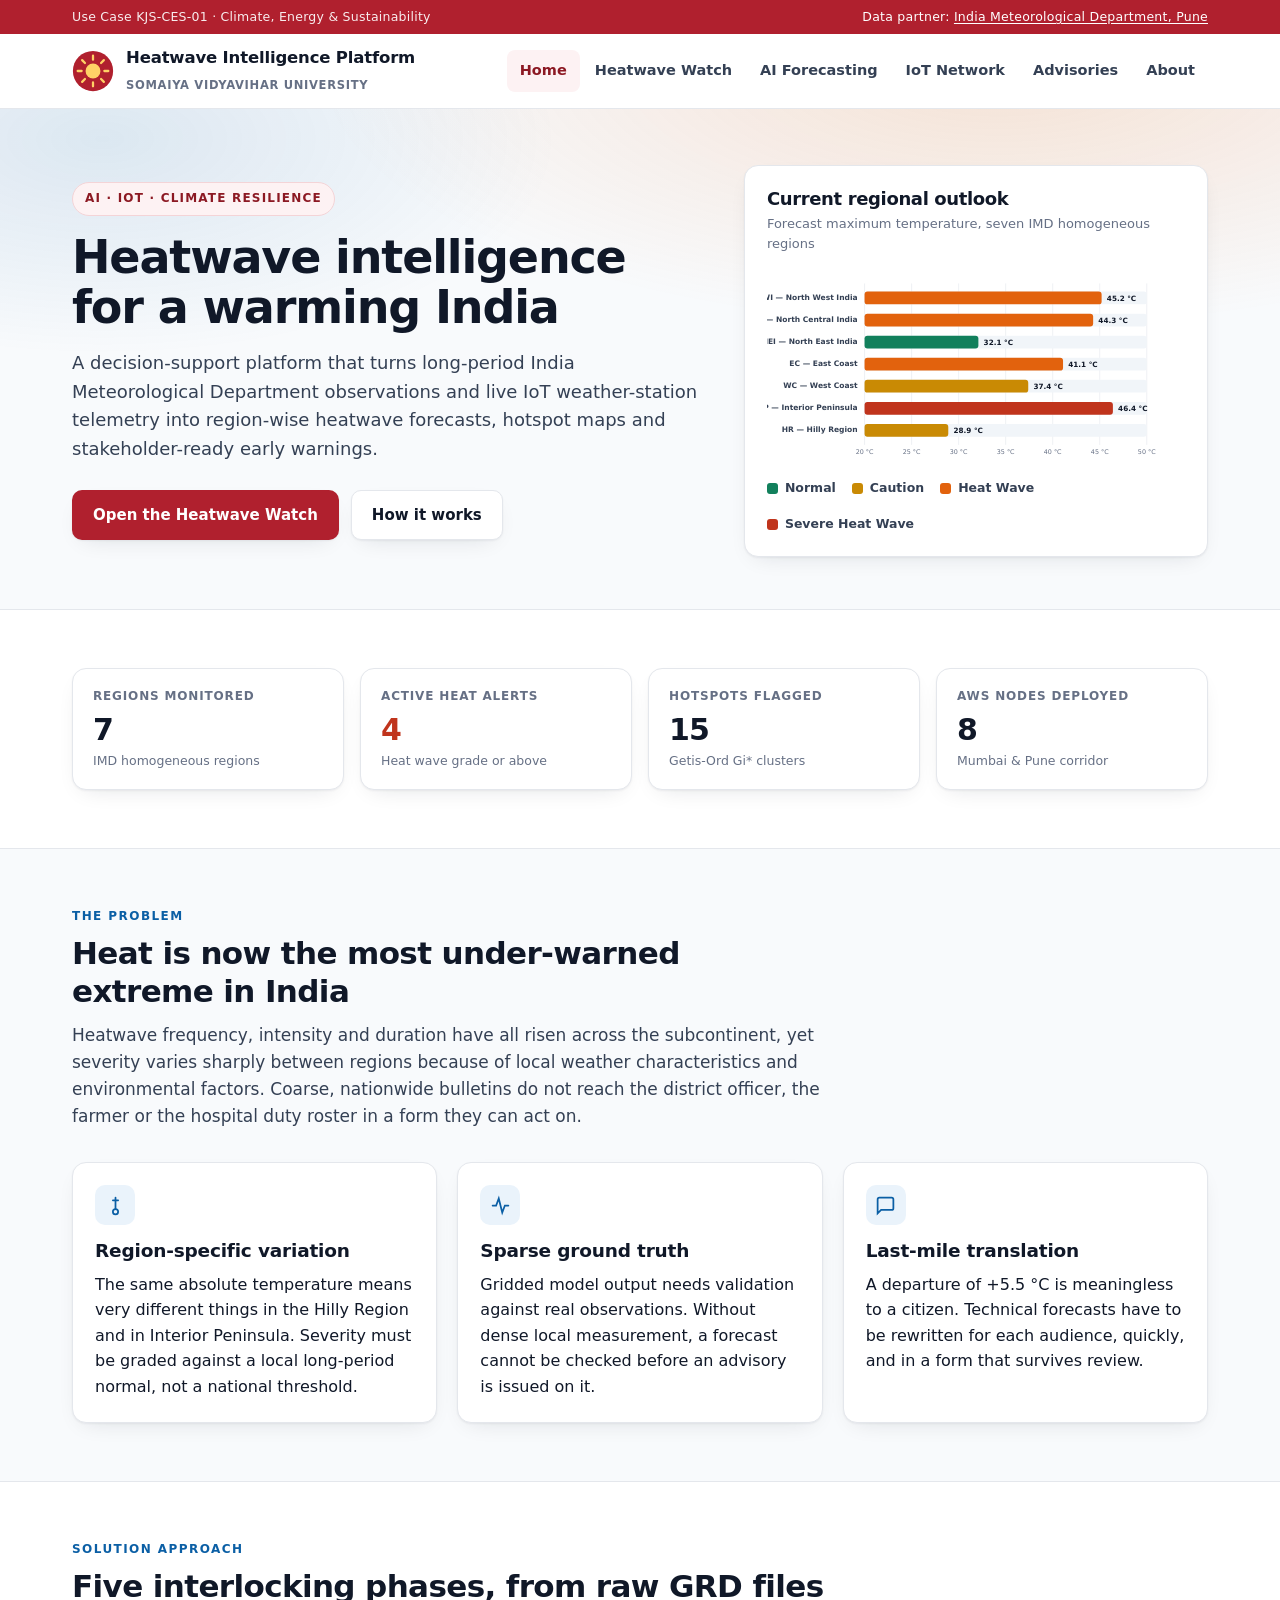
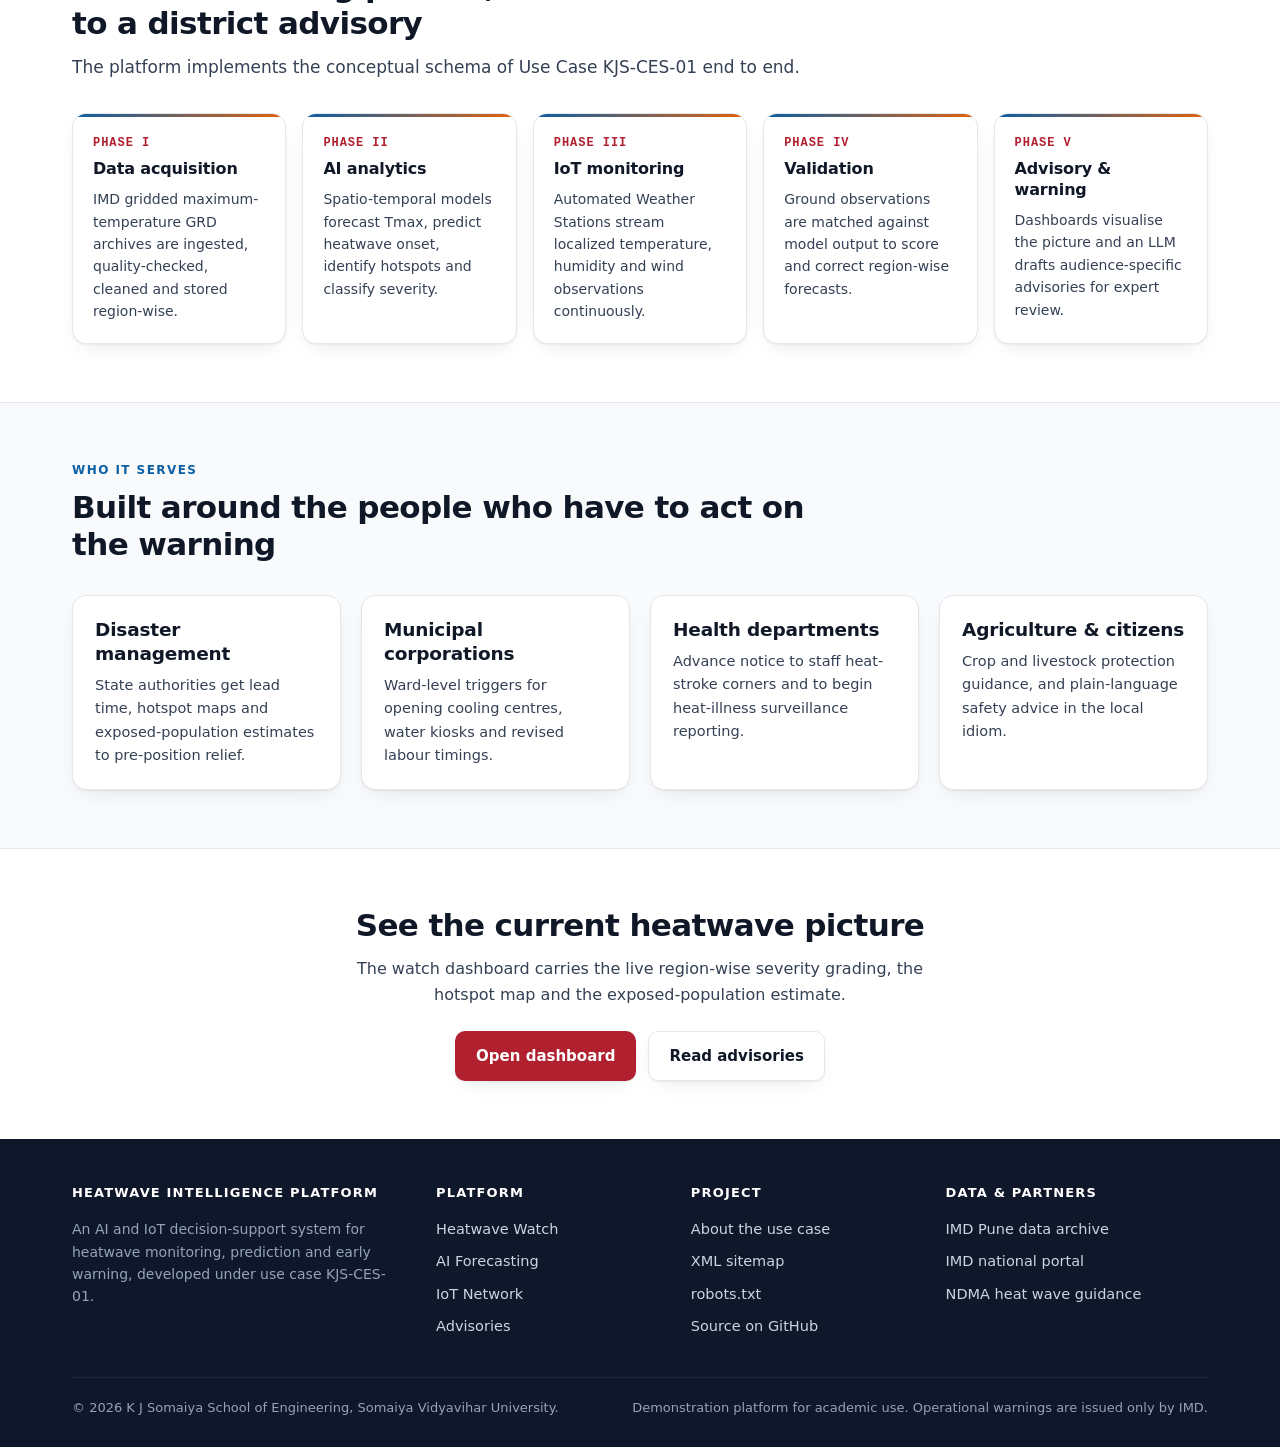
==== index.html @ c3e9d453 "Build Heatwave Intelligence Platform for use case KJS-CES-01 Six linked pages implementing the five-" ====
<!DOCTYPE html>
<html lang="en-IN">
<head>
<meta charset="utf-8">
<meta name="viewport" content="width=device-width, initial-scale=1">

<!-- ===== On-page SEO: title, description, keywords, robots, canonical ===== -->
<title>Heatwave Intelligence Platform | AI Heatwave Prediction and Early Warning for India</title>
<meta name="description" content="AI-driven heatwave monitoring, prediction and early warning platform for India, combining IMD meteorological data with IoT automated weather stations.">
<meta name="keywords" content="heatwave prediction, heatwave early warning system, AI climate intelligence, IMD temperature data, IoT automated weather station, heat wave India, extreme heat monitoring">
<meta name="robots" content="index, follow">
<meta name="author" content="Jivitesh Kumar, Department of Information Technology, KJSSE">
<link rel="canonical" href="https://jiviteshkumar.github.io/climate_/index.html">

<!-- ===== Social / Open Graph ===== -->
<meta property="og:type" content="website">
<meta property="og:site_name" content="Heatwave Intelligence Platform">
<meta property="og:title" content="Heatwave Intelligence Platform | AI Heatwave Early Warning for India">
<meta property="og:description" content="Region-wise heatwave forecasting, IoT weather monitoring and LLM-assisted advisories built on IMD meteorological observations.">
<meta property="og:url" content="https://jiviteshkumar.github.io/climate_/index.html">
<meta property="og:image" content="https://jiviteshkumar.github.io/climate_/assets/img/og-cover.svg">
<meta name="twitter:card" content="summary_large_image">

<link rel="icon" href="assets/img/favicon.svg" type="image/svg+xml">
<link rel="sitemap" type="application/xml" href="sitemap.xml">
<link rel="stylesheet" href="assets/css/style.css">

<!-- ===== Google Analytics 4 (Experiment 2) =====
     Replace G-XXXXXXXXXX with the Measurement ID of your GA4 data stream. -->
<script async src="https://www.googletagmanager.com/gtag/js?id=G-XXXXXXXXXX"></script>
<script>
  window.dataLayer = window.dataLayer || [];
  function gtag(){dataLayer.push(arguments);}
  gtag('js', new Date());
  gtag('config', 'G-XXXXXXXXXX');
</script>

<script type="application/ld+json">
{
  "@context":"https://schema.org",
  "@type":"WebSite",
  "name":"Heatwave Intelligence Platform",
  "url":"https://jiviteshkumar.github.io/climate_/",
  "description":"AI-driven heatwave monitoring, prediction and early warning platform for India.",
  "publisher":{"@type":"CollegeOrUniversity","name":"Somaiya Vidyavihar University"}
}
</script>
</head>
<body>
<a class="skip" href="#main">Skip to main content</a>

<div class="topbar"><div class="wrap">
  <span class="tag">Use Case KJS-CES-01 &middot; Climate, Energy &amp; Sustainability</span>
  <span>Data partner: <a href="https://imdpune.gov.in/lrfindex.php" title="IMD Pune long range forecasting data repository" rel="noopener" target="_blank">India Meteorological Department, Pune</a></span>
</div></div>

<header class="masthead"><div class="wrap">
  <a class="brand" href="index.html" title="Heatwave Intelligence Platform home page">
    <svg class="mark" viewBox="0 0 48 48" role="img" aria-label="Heatwave Intelligence Platform logo">
      <circle cx="24" cy="24" r="23" fill="#b0202e"></circle>
      <circle cx="24" cy="24" r="8.5" fill="#ffd166"></circle>
      <g stroke="#ffd166" stroke-width="2.6" stroke-linecap="round">
        <path d="M24 6.5v4.5M24 37v4.5M6.5 24h4.5M37 24h4.5M11.6 11.6l3.2 3.2M33.2 33.2l3.2 3.2M36.4 11.6l-3.2 3.2M14.8 33.2l-3.2 3.2"></path>
      </g>
    </svg>
    <span>
      <span class="name">Heatwave Intelligence Platform</span><br>
      <span class="sub">Somaiya Vidyavihar University</span>
    </span>
  </a>
  <nav class="nav" aria-label="Primary navigation">
    <a href="index.html" title="Project overview and current heat outlook">Home</a>
    <a href="dashboard.html" title="Live region-wise heatwave watch dashboard">Heatwave Watch</a>
    <a href="forecast.html" title="AI-driven maximum temperature forecasting models">AI Forecasting</a>
    <a href="monitoring.html" title="IoT automated weather station network status">IoT Network</a>
    <a href="advisories.html" title="Stakeholder-specific heatwave advisories and early warnings">Advisories</a>
    <a href="about.html" title="About the use case, methodology and team">About</a>
  </nav>
</div></header>

<main id="main">

<div class="hero"><div class="wrap">
  <div class="hero-grid">
    <div>
      <span class="eyebrow">AI &middot; IoT &middot; Climate Resilience</span>
      <h1>Heatwave intelligence for a warming India</h1>
      <p class="lede">A decision-support platform that turns long-period India Meteorological
      Department observations and live IoT weather-station telemetry into region-wise heatwave
      forecasts, hotspot maps and stakeholder-ready early warnings.</p>
      <div class="cta-row">
        <a class="btn btn-primary" href="dashboard.html" title="Open the live heatwave watch dashboard">
          Open the Heatwave Watch
        </a>
        <a class="btn btn-ghost" href="about.html" title="Read about the solution approach and methodology">
          How it works
        </a>
      </div>
    </div>
    <div class="chart-card">
      <div class="chart-head">
        <div>
          <h2 style="font-size:18px;margin:0">Current regional outlook</h2>
          <p class="hint">Forecast maximum temperature, seven IMD homogeneous regions</p>
        </div>
      </div>
      <div id="home-bars"></div>
      <div class="legend">
        <span class="key"><span class="sw" style="background:#12805c"></span>Normal</span>
        <span class="key"><span class="sw" style="background:#c98a04"></span>Caution</span>
        <span class="key"><span class="sw" style="background:#e2620d"></span>Heat Wave</span>
        <span class="key"><span class="sw" style="background:#c0341c"></span>Severe Heat Wave</span>
      </div>
    </div>
  </div>
</div></div>

<section>
  <div class="wrap">
    <div class="stats">
      <div class="stat">
        <div class="lbl">Regions monitored</div>
        <div class="val">7</div>
        <div class="foot">IMD homogeneous regions</div>
      </div>
      <div class="stat">
        <div class="lbl">Active heat alerts</div>
        <div class="val" id="alert-count" style="color:var(--severe)">4</div>
        <div class="foot">Heat wave grade or above</div>
      </div>
      <div class="stat">
        <div class="lbl">Hotspots flagged</div>
        <div class="val" id="hotspot-count">15</div>
        <div class="foot">Getis-Ord Gi* clusters</div>
      </div>
      <div class="stat">
        <div class="lbl">AWS nodes deployed</div>
        <div class="val">8</div>
        <div class="foot">Mumbai &amp; Pune corridor</div>
      </div>
    </div>
  </div>
</section>

<section class="tint">
  <div class="wrap">
    <div class="sec-head">
      <p class="kicker">The problem</p>
      <h2>Heat is now the most under-warned extreme in India</h2>
      <p>Heatwave frequency, intensity and duration have all risen across the subcontinent, yet
      severity varies sharply between regions because of local weather characteristics and
      environmental factors. Coarse, nationwide bulletins do not reach the district officer, the
      farmer or the hospital duty roster in a form they can act on.</p>
    </div>
    <div class="grid g-3">
      <article class="card">
        <div class="ico" aria-hidden="true">
          <svg viewBox="0 0 24 24" fill="none" stroke="currentColor" stroke-width="2" stroke-linecap="round"><path d="M12 3v13"></path><circle cx="12" cy="19" r="3"></circle><path d="M9 6h6"></path></svg>
        </div>
        <h3>Region-specific variation</h3>
        <p>The same absolute temperature means very different things in the Hilly Region and in
        Interior Peninsula. Severity must be graded against a local long-period normal, not a
        national threshold.</p>
      </article>
      <article class="card">
        <div class="ico" aria-hidden="true">
          <svg viewBox="0 0 24 24" fill="none" stroke="currentColor" stroke-width="2" stroke-linecap="round"><path d="M3 12h4l3-8 4 16 3-8h4"></path></svg>
        </div>
        <h3>Sparse ground truth</h3>
        <p>Gridded model output needs validation against real observations. Without dense local
        measurement, a forecast cannot be checked before an advisory is issued on it.</p>
      </article>
      <article class="card">
        <div class="ico" aria-hidden="true">
          <svg viewBox="0 0 24 24" fill="none" stroke="currentColor" stroke-width="2" stroke-linecap="round"><path d="M21 15a2 2 0 0 1-2 2H7l-4 4V5a2 2 0 0 1 2-2h14a2 2 0 0 1 2 2z"></path></svg>
        </div>
        <h3>Last-mile translation</h3>
        <p>A departure of +5.5 °C is meaningless to a citizen. Technical forecasts have to be
        rewritten for each audience, quickly, and in a form that survives review.</p>
      </article>
    </div>
  </div>
</section>

<section>
  <div class="wrap">
    <div class="sec-head">
      <p class="kicker">Solution approach</p>
      <h2>Five interlocking phases, from raw GRD files to a district advisory</h2>
      <p>The platform implements the conceptual schema of Use Case KJS-CES-01 end to end.</p>
    </div>
    <div class="phases">
      <article class="phase">
        <p class="phase-no">PHASE I</p>
        <h3 style="font-size:16px">Data acquisition</h3>
        <p style="font-size:14px;color:var(--ink-2);margin:0">IMD gridded maximum-temperature GRD
        archives are ingested, quality-checked, cleaned and stored region-wise.</p>
      </article>
      <article class="phase">
        <p class="phase-no">PHASE II</p>
        <h3 style="font-size:16px">AI analytics</h3>
        <p style="font-size:14px;color:var(--ink-2);margin:0">Spatio-temporal models forecast Tmax,
        predict heatwave onset, identify hotspots and classify severity.</p>
      </article>
      <article class="phase">
        <p class="phase-no">PHASE III</p>
        <h3 style="font-size:16px">IoT monitoring</h3>
        <p style="font-size:14px;color:var(--ink-2);margin:0">Automated Weather Stations stream
        localized temperature, humidity and wind observations continuously.</p>
      </article>
      <article class="phase">
        <p class="phase-no">PHASE IV</p>
        <h3 style="font-size:16px">Validation</h3>
        <p style="font-size:14px;color:var(--ink-2);margin:0">Ground observations are matched against
        model output to score and correct region-wise forecasts.</p>
      </article>
      <article class="phase">
        <p class="phase-no">PHASE V</p>
        <h3 style="font-size:16px">Advisory &amp; warning</h3>
        <p style="font-size:14px;color:var(--ink-2);margin:0">Dashboards visualise the picture and an
        LLM drafts audience-specific advisories for expert review.</p>
      </article>
    </div>
  </div>
</section>

<section class="tint">
  <div class="wrap">
    <div class="sec-head">
      <p class="kicker">Who it serves</p>
      <h2>Built around the people who have to act on the warning</h2>
    </div>
    <div class="grid g-4">
      <article class="card">
        <h3>Disaster management</h3>
        <p style="font-size:14.5px;color:var(--ink-2)">State authorities get lead time, hotspot maps
        and exposed-population estimates to pre-position relief.</p>
      </article>
      <article class="card">
        <h3>Municipal corporations</h3>
        <p style="font-size:14.5px;color:var(--ink-2)">Ward-level triggers for opening cooling
        centres, water kiosks and revised labour timings.</p>
      </article>
      <article class="card">
        <h3>Health departments</h3>
        <p style="font-size:14.5px;color:var(--ink-2)">Advance notice to staff heat-stroke corners
        and to begin heat-illness surveillance reporting.</p>
      </article>
      <article class="card">
        <h3>Agriculture &amp; citizens</h3>
        <p style="font-size:14.5px;color:var(--ink-2)">Crop and livestock protection guidance, and
        plain-language safety advice in the local idiom.</p>
      </article>
    </div>
  </div>
</section>

<section>
  <div class="wrap" style="text-align:center">
    <h2>See the current heatwave picture</h2>
    <p style="color:var(--ink-2);max-width:56ch;margin:0 auto 24px">The watch dashboard carries the
    live region-wise severity grading, the hotspot map and the exposed-population estimate.</p>
    <div class="cta-row" style="justify-content:center">
      <a class="btn btn-primary" href="dashboard.html" title="Open the heatwave watch dashboard">Open dashboard</a>
      <a class="btn btn-ghost" href="advisories.html" title="Read the current heatwave advisories">Read advisories</a>
    </div>
  </div>
</section>

</main>

<footer class="site"><div class="wrap">
  <div class="f-grid">
    <div class="f-about">
      <h4>Heatwave Intelligence Platform</h4>
      <p>An AI and IoT decision-support system for heatwave monitoring, prediction and early
      warning, developed under use case KJS-CES-01.</p>
    </div>
    <div>
      <h4>Platform</h4>
      <ul>
        <li><a href="dashboard.html" title="Region-wise heatwave watch dashboard">Heatwave Watch</a></li>
        <li><a href="forecast.html" title="AI forecasting models and evaluation">AI Forecasting</a></li>
        <li><a href="monitoring.html" title="IoT automated weather station network">IoT Network</a></li>
        <li><a href="advisories.html" title="Stakeholder advisories and early warnings">Advisories</a></li>
      </ul>
    </div>
    <div>
      <h4>Project</h4>
      <ul>
        <li><a href="about.html" title="About the use case and methodology">About the use case</a></li>
        <li><a href="sitemap.xml" title="XML sitemap of this website">XML sitemap</a></li>
        <li><a href="robots.txt" title="Robots exclusion file for this website">robots.txt</a></li>
        <li><a href="https://github.com/JiviteshKumar/climate_" title="Project source code on GitHub" rel="noopener" target="_blank">Source on GitHub</a></li>
      </ul>
    </div>
    <div>
      <h4>Data &amp; partners</h4>
      <ul>
        <li><a href="https://imdpune.gov.in/lrfindex.php" title="IMD Pune gridded data repository" rel="noopener" target="_blank">IMD Pune data archive</a></li>
        <li><a href="https://mausam.imd.gov.in/" title="India Meteorological Department official portal" rel="noopener" target="_blank">IMD national portal</a></li>
        <li><a href="https://ndma.gov.in/Natural-Disasters/Heat-Wave" title="NDMA heat wave guidelines" rel="noopener" target="_blank">NDMA heat wave guidance</a></li>
      </ul>
    </div>
  </div>
  <div class="f-bot">
    <span>&copy; <span data-year>2026</span> K J Somaiya School of Engineering, Somaiya Vidyavihar University.</span>
    <span>Demonstration platform for academic use. Operational warnings are issued only by IMD.</span>
  </div>
</div></footer>

<script src="assets/js/data.js"></script>
<script src="assets/js/main.js"></script>
</body>
</html>
---- assets/css/style.css ----
/* ==========================================================================
   Heatwave Intelligence Platform  |  Use Case KJS-CES-01
   Climate Intelligence for Heatwave Monitoring, Prediction & Early Warning
   Somaiya Vidyavihar University - KJSSE, Department of Information Technology
   ========================================================================== */

:root{
  --ink:#101828; --ink-2:#344054; --ink-3:#667085; --line:#e4e7ec; --line-2:#f2f4f7;
  --paper:#ffffff; --paper-2:#f8fafc; --paper-3:#f1f5f9;
  --brand:#b0202e; --brand-dk:#8c1923; --brand-tint:#fdf2f3;
  --sky:#0b5fa5; --sky-tint:#eaf3fb;
  --normal:#12805c; --caution:#c98a04; --heat:#e2620d; --severe:#c0341c; --extreme:#8b1c34;
  --normal-t:#e7f6f0; --caution-t:#fdf6e3; --heat-t:#fdf0e6; --severe-t:#fcecea; --extreme-t:#f8e9ed;
  --radius:14px; --radius-sm:9px;
  --shadow:0 1px 2px rgba(16,24,40,.05),0 8px 24px -12px rgba(16,24,40,.16);
  --shadow-lg:0 2px 4px rgba(16,24,40,.04),0 18px 44px -18px rgba(16,24,40,.24);
  --sans:"Segoe UI",system-ui,-apple-system,"Helvetica Neue",Arial,sans-serif;
  --mono:"Cascadia Mono",ui-monospace,Consolas,"Liberation Mono",monospace;
  --wrap:1180px;
}

*,*::before,*::after{box-sizing:border-box}
html{-webkit-text-size-adjust:100%;scroll-behavior:smooth}
body{
  margin:0; font-family:var(--sans); color:var(--ink); background:var(--paper);
  font-size:16px; line-height:1.6; -webkit-font-smoothing:antialiased;
}
img,svg{max-width:100%;height:auto;display:block}
a{color:var(--sky);text-decoration:none}
a:hover{text-decoration:underline}
:focus-visible{outline:3px solid #2563eb;outline-offset:2px;border-radius:4px}
.wrap{width:100%;max-width:var(--wrap);margin-inline:auto;padding-inline:22px}
.visually-hidden{position:absolute;width:1px;height:1px;overflow:hidden;clip:rect(0 0 0 0);white-space:nowrap}
.skip{position:absolute;left:-9999px;top:0;background:var(--brand);color:#fff;padding:10px 16px;z-index:200}
.skip:focus{left:8px;top:8px}

/* ---------- Header / navigation ---------- */
.topbar{background:var(--brand);color:#fff;font-size:12.5px;letter-spacing:.02em}
.topbar .wrap{display:flex;justify-content:space-between;align-items:center;gap:14px;min-height:34px;flex-wrap:wrap}
.topbar a{color:#fff;text-decoration:underline;text-underline-offset:2px}
.topbar .tag{opacity:.92}

.masthead{border-bottom:1px solid var(--line);background:var(--paper);position:sticky;top:0;z-index:100}
.masthead .wrap{display:flex;align-items:center;gap:18px;min-height:74px;flex-wrap:wrap}
.brand{display:flex;align-items:center;gap:12px;text-decoration:none;color:inherit;margin-right:auto}
.brand:hover{text-decoration:none}
.brand .mark{width:42px;height:42px;flex:none}
.brand .name{font-weight:700;font-size:16.5px;letter-spacing:-.01em;line-height:1.15}
.brand .sub{font-size:11.5px;color:var(--ink-3);letter-spacing:.06em;text-transform:uppercase;font-weight:600}

.nav{display:flex;gap:2px;flex-wrap:wrap}
.nav a{
  padding:9px 13px;border-radius:8px;color:var(--ink-2);font-weight:600;font-size:14.5px;
  text-decoration:none;white-space:nowrap;
}
.nav a:hover{background:var(--paper-3);color:var(--ink);text-decoration:none}
.nav a[aria-current="page"]{background:var(--brand-tint);color:var(--brand-dk)}

/* ---------- Hero ---------- */
.hero{
  background:
    radial-gradient(1100px 420px at 78% -8%, rgba(226,98,13,.16), transparent 62%),
    radial-gradient(760px 360px at 8% 6%, rgba(11,95,165,.12), transparent 60%),
    var(--paper-2);
  border-bottom:1px solid var(--line);
}
.hero .wrap{padding-block:56px 52px}
.hero-grid{display:grid;grid-template-columns:1.15fr .85fr;gap:44px;align-items:center}
.eyebrow{
  display:inline-flex;align-items:center;gap:8px;font-size:12px;font-weight:700;letter-spacing:.1em;
  text-transform:uppercase;color:var(--brand-dk);background:var(--brand-tint);
  border:1px solid #f4d4d7;padding:6px 12px;border-radius:999px;margin-bottom:16px
}
h1{font-size:clamp(30px,4.1vw,46px);line-height:1.1;letter-spacing:-.025em;margin:0 0 16px;font-weight:800}
.lede{font-size:18px;color:var(--ink-2);margin:0 0 26px;max-width:60ch}
.cta-row{display:flex;gap:12px;flex-wrap:wrap}
.btn{
  display:inline-flex;align-items:center;gap:9px;padding:12px 20px;border-radius:10px;
  font-weight:650;font-size:15px;text-decoration:none;border:1px solid transparent;cursor:pointer;
  transition:transform .12s ease, box-shadow .12s ease, background .12s ease;
}
.btn:hover{text-decoration:none;transform:translateY(-1px)}
.btn-primary{background:var(--brand);color:#fff;box-shadow:var(--shadow)}
.btn-primary:hover{background:var(--brand-dk)}
.btn-ghost{background:var(--paper);color:var(--ink);border-color:var(--line);box-shadow:var(--shadow)}
.btn-ghost:hover{background:var(--paper-3)}

/* ---------- Sections ---------- */
section{padding-block:58px}
section.tint{background:var(--paper-2);border-block:1px solid var(--line)}
.sec-head{max-width:74ch;margin-bottom:32px}
.sec-head .kicker{
  font-size:12px;font-weight:700;letter-spacing:.12em;text-transform:uppercase;color:var(--sky);margin:0 0 9px
}
h2{font-size:clamp(23px,2.6vw,31px);line-height:1.2;letter-spacing:-.02em;margin:0 0 12px;font-weight:750}
h3{font-size:18.5px;line-height:1.3;letter-spacing:-.01em;margin:0 0 8px;font-weight:700}
h4{font-size:15px;margin:0 0 6px;font-weight:700;color:var(--ink-2)}
p{margin:0 0 14px}
.sec-head p{color:var(--ink-2);font-size:17px;margin:0}

/* ---------- Cards & grids ---------- */
.grid{display:grid;gap:20px}
.g-2{grid-template-columns:repeat(2,1fr)}
.g-3{grid-template-columns:repeat(3,1fr)}
.g-4{grid-template-columns:repeat(4,1fr)}
.card{
  background:var(--paper);border:1px solid var(--line);border-radius:var(--radius);
  padding:22px;box-shadow:var(--shadow)
}
.card.pad-lg{padding:26px}
.card h3{margin-bottom:8px}
.card p:last-child{margin-bottom:0}
.card .ico{
  width:40px;height:40px;border-radius:10px;display:grid;place-items:center;margin-bottom:14px;
  background:var(--sky-tint);color:var(--sky)
}
.card .ico svg{width:21px;height:21px}
.phase-no{
  font-family:var(--mono);font-size:12px;font-weight:700;color:var(--brand);
  letter-spacing:.08em;margin-bottom:6px
}

/* ---------- Stat tiles ---------- */
.stats{display:grid;grid-template-columns:repeat(4,1fr);gap:16px}
.stat{background:var(--paper);border:1px solid var(--line);border-radius:var(--radius);padding:18px 20px;box-shadow:var(--shadow)}
.stat .lbl{font-size:12px;font-weight:700;letter-spacing:.07em;text-transform:uppercase;color:var(--ink-3);margin-bottom:7px}
.stat .val{font-size:30px;font-weight:750;letter-spacing:-.025em;line-height:1.05;font-variant-numeric:tabular-nums}
.stat .val .unit{font-size:16px;font-weight:600;color:var(--ink-3);margin-left:2px}
.stat .foot{font-size:12.5px;color:var(--ink-3);margin-top:6px}

/* ---------- Severity chips ---------- */
.chip{
  display:inline-flex;align-items:center;gap:7px;padding:4px 11px;border-radius:999px;
  font-size:12.5px;font-weight:700;border:1px solid transparent;white-space:nowrap
}
.chip::before{content:"";width:8px;height:8px;border-radius:50%;background:currentColor;flex:none}
.chip.normal{color:var(--normal);background:var(--normal-t);border-color:#bfe5d7}
.chip.caution{color:var(--caution);background:var(--caution-t);border-color:#f3e0ac}
.chip.heat{color:var(--heat);background:var(--heat-t);border-color:#f7d2b4}
.chip.severe{color:var(--severe);background:var(--severe-t);border-color:#f4c4bc}
.chip.extreme{color:var(--extreme);background:var(--extreme-t);border-color:#eec3ce}
.chip.online{color:var(--normal);background:var(--normal-t);border-color:#bfe5d7}
.chip.offline{color:var(--ink-3);background:var(--paper-3);border-color:var(--line)}

/* ---------- Tables ---------- */
.table-scroll{overflow-x:auto;border:1px solid var(--line);border-radius:var(--radius);background:var(--paper);box-shadow:var(--shadow)}
table{border-collapse:collapse;width:100%;font-size:14.5px;min-width:620px}
caption{text-align:left;padding:16px 20px 0;font-weight:700;font-size:15px}
caption .cap-sub{display:block;font-weight:400;font-size:13px;color:var(--ink-3);margin-top:3px}
th,td{padding:11px 16px;text-align:left;border-bottom:1px solid var(--line-2)}
thead th{
  font-size:11.5px;letter-spacing:.07em;text-transform:uppercase;color:var(--ink-3);
  background:var(--paper-2);border-bottom:1px solid var(--line);font-weight:700;white-space:nowrap
}
tbody tr:last-child td{border-bottom:0}
tbody tr:hover{background:var(--paper-2)}
td.num{font-variant-numeric:tabular-nums;text-align:right;font-weight:600}
td.region{font-weight:650}

/* ---------- Charts ---------- */
.chart-card{background:var(--paper);border:1px solid var(--line);border-radius:var(--radius);padding:22px;box-shadow:var(--shadow)}
.chart-head{display:flex;justify-content:space-between;align-items:flex-start;gap:16px;margin-bottom:18px;flex-wrap:wrap}
.chart-head h3{margin:0}
.chart-head .hint{font-size:13px;color:var(--ink-3);margin:4px 0 0}
.legend{display:flex;gap:16px;flex-wrap:wrap;margin-top:16px;font-size:12.5px;color:var(--ink-2)}
.legend .key{display:inline-flex;align-items:center;gap:7px;font-weight:600}
.legend .sw{width:11px;height:11px;border-radius:3px;flex:none}

/* ---------- Controls ---------- */
.controls{display:flex;gap:14px;flex-wrap:wrap;align-items:flex-end;margin-bottom:24px}
.field{display:flex;flex-direction:column;gap:6px}
.field label{font-size:12px;font-weight:700;letter-spacing:.06em;text-transform:uppercase;color:var(--ink-3)}
.field select,.field input{
  font-family:inherit;font-size:14.5px;padding:9px 12px;border:1px solid var(--line);
  border-radius:var(--radius-sm);background:var(--paper);color:var(--ink);min-width:210px
}

/* ---------- Alert banner ---------- */
.alert{
  display:flex;gap:15px;align-items:flex-start;padding:17px 20px;border-radius:var(--radius);
  border:1px solid;margin-bottom:24px
}
.alert .a-ico{flex:none;width:22px;height:22px;margin-top:1px}
.alert h3{font-size:16px;margin:0 0 4px}
.alert p{margin:0;font-size:14.5px}
.alert.severe{background:var(--severe-t);border-color:#f0b8ae;color:#7a2114}
.alert.severe h3{color:var(--severe)}
.alert.info{background:var(--sky-tint);border-color:#c2ddf2;color:#0a4a80}

/* ---------- Advisory cards ---------- */
.advisory{background:var(--paper);border:1px solid var(--line);
  border-left:4px solid var(--brand);border-radius:var(--radius);padding:22px;box-shadow:var(--shadow)}
.advisory .meta{display:flex;gap:10px;align-items:center;flex-wrap:wrap;margin-bottom:12px;
  font-size:12px;color:var(--ink-3);font-weight:600;letter-spacing:.04em;text-transform:uppercase}
.advisory ul{margin:12px 0 0;padding-left:20px}
.advisory li{margin-bottom:7px;font-size:14.5px;color:var(--ink-2)}
.advisory li:last-child{margin-bottom:0}
.advisory .src{margin-top:14px;padding-top:12px;border-top:1px dashed var(--line);
  font-size:12.5px;color:var(--ink-3);font-style:italic}

/* ---------- Phases ---------- */
.phases{display:grid;grid-template-columns:repeat(5,1fr);gap:16px}
.phase{background:var(--paper);border:1px solid var(--line);border-radius:var(--radius);padding:20px;
  box-shadow:var(--shadow);position:relative;overflow:hidden}
.phase::after{content:"";position:absolute;inset:0 0 auto 0;height:3px;
  background:linear-gradient(90deg,var(--sky),var(--heat))}

/* ---------- Code blocks ---------- */
pre{
  background:#0f172a;color:#e2e8f0;padding:18px 20px;border-radius:var(--radius);overflow-x:auto;
  font-family:var(--mono);font-size:13px;line-height:1.65;margin:0 0 18px;border:1px solid #1e293b
}
code{font-family:var(--mono);font-size:.92em}
p code,li code,td code{background:var(--paper-3);padding:2px 6px;border-radius:5px;color:var(--brand-dk);border:1px solid var(--line)}

/* ---------- Prose blocks ---------- */
.prose{max-width:74ch}
.prose ul,.prose ol{padding-left:22px;margin:0 0 16px}
.prose li{margin-bottom:8px;color:var(--ink-2)}
.figure{margin:0 0 22px}
.figure figcaption{font-size:13px;color:var(--ink-3);margin-top:9px;text-align:center;font-style:italic}

/* ---------- Footer ---------- */
footer.site{background:#0f172a;color:#cbd5e1;padding-block:44px 28px;font-size:14.5px}
footer.site h4{color:#fff;font-size:13px;letter-spacing:.09em;text-transform:uppercase;margin:0 0 14px}
footer.site a{color:#cbd5e1}
footer.site a:hover{color:#fff}
.f-grid{display:grid;grid-template-columns:1.5fr 1fr 1fr 1.2fr;gap:36px;margin-bottom:30px}
.f-grid ul{list-style:none;margin:0;padding:0}
.f-grid li{margin-bottom:9px}
.f-about p{color:#94a3b8;margin:0;max-width:38ch;font-size:14px}
.f-bot{border-top:1px solid #1e293b;padding-top:20px;display:flex;justify-content:space-between;
  gap:16px;flex-wrap:wrap;font-size:13px;color:#94a3b8}

/* ---------- Responsive ---------- */
@media (max-width:1000px){
  .hero-grid{grid-template-columns:1fr;gap:32px}
  .g-4,.stats{grid-template-columns:repeat(2,1fr)}
  .g-3{grid-template-columns:repeat(2,1fr)}
  .phases{grid-template-columns:repeat(2,1fr)}
  .f-grid{grid-template-columns:repeat(2,1fr);gap:28px}
}
@media (max-width:640px){
  .g-2,.g-3,.g-4,.stats,.phases{grid-template-columns:1fr}
  .masthead .wrap{min-height:auto;padding-block:12px}
  .nav{width:100%}
  section{padding-block:42px}
  .f-grid{grid-template-columns:1fr}
}
@media print{
  .topbar,.masthead,footer.site,.cta-row{display:none}
  body{font-size:11pt}
  .card,.chart-card,.table-scroll{box-shadow:none;break-inside:avoid}
}
@media (prefers-reduced-motion:reduce){
  *{animation-duration:.01ms!important;transition-duration:.01ms!important;scroll-behavior:auto!important}
}
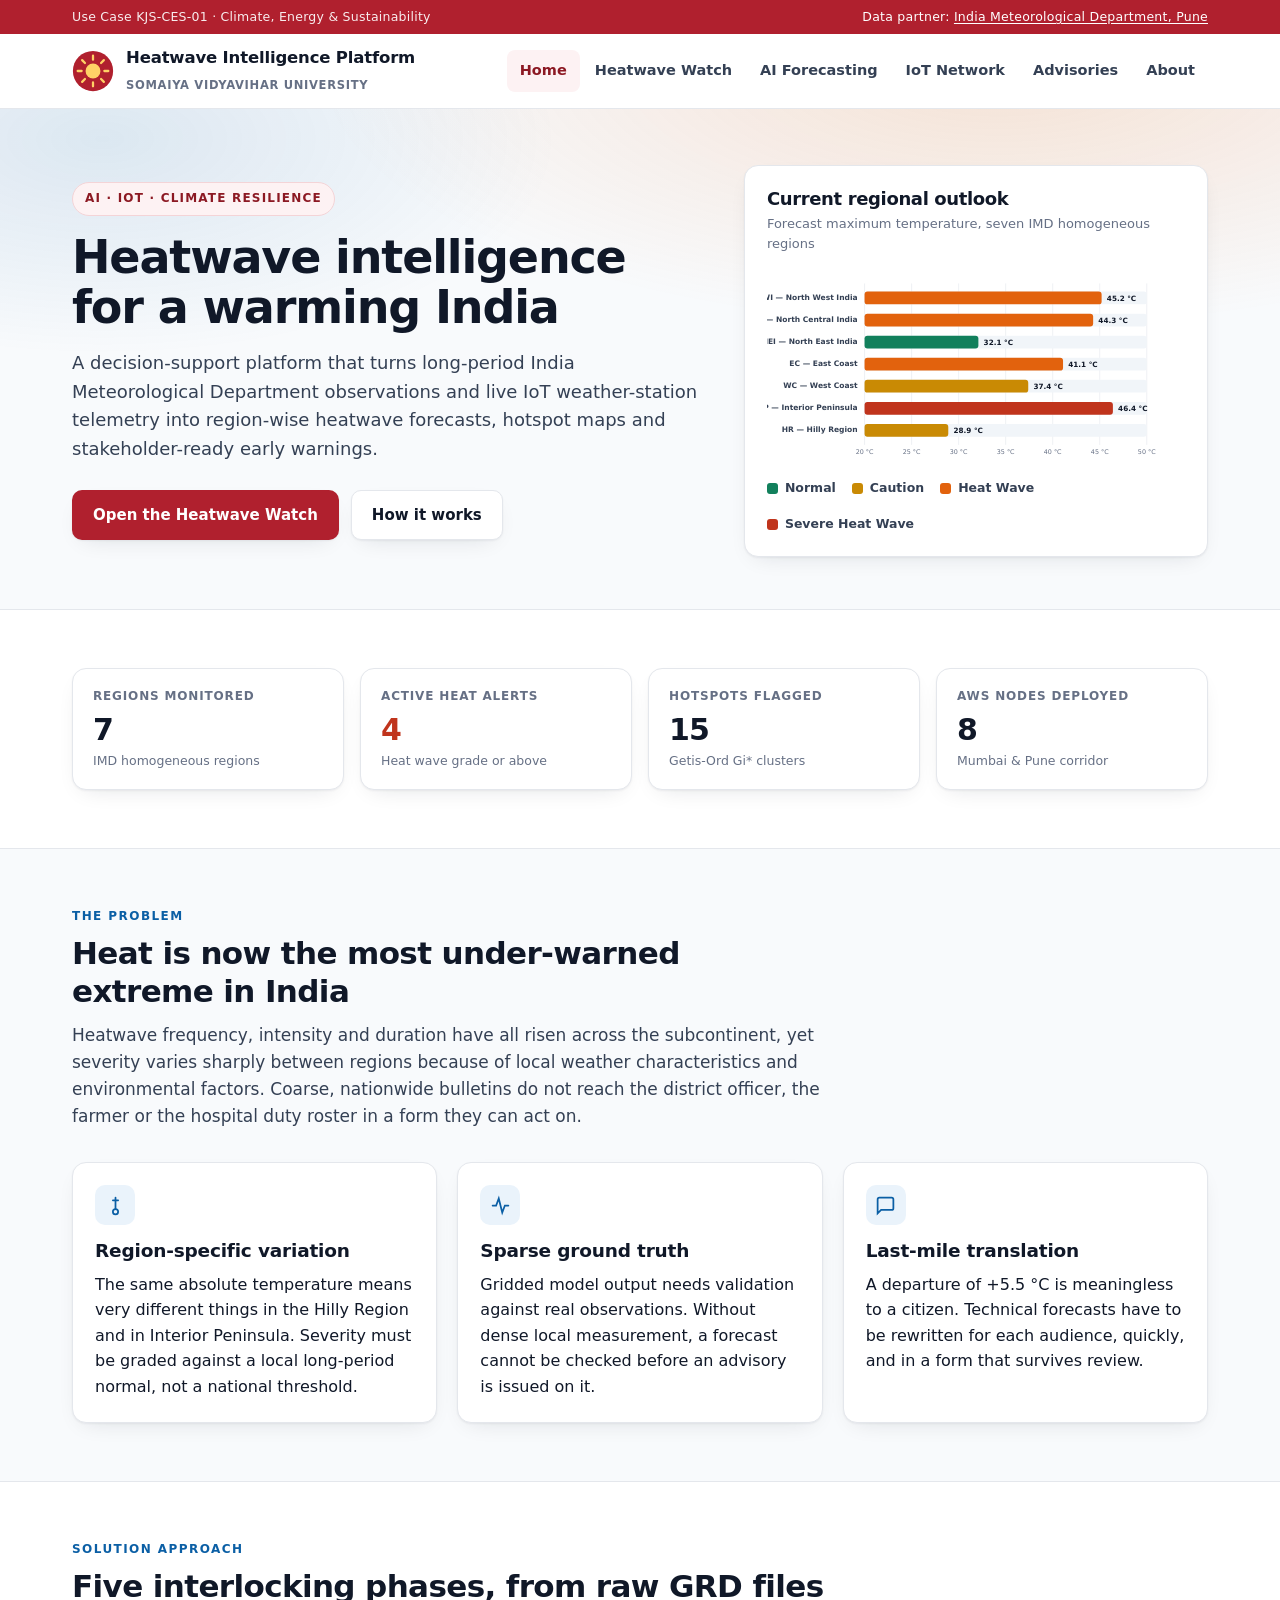
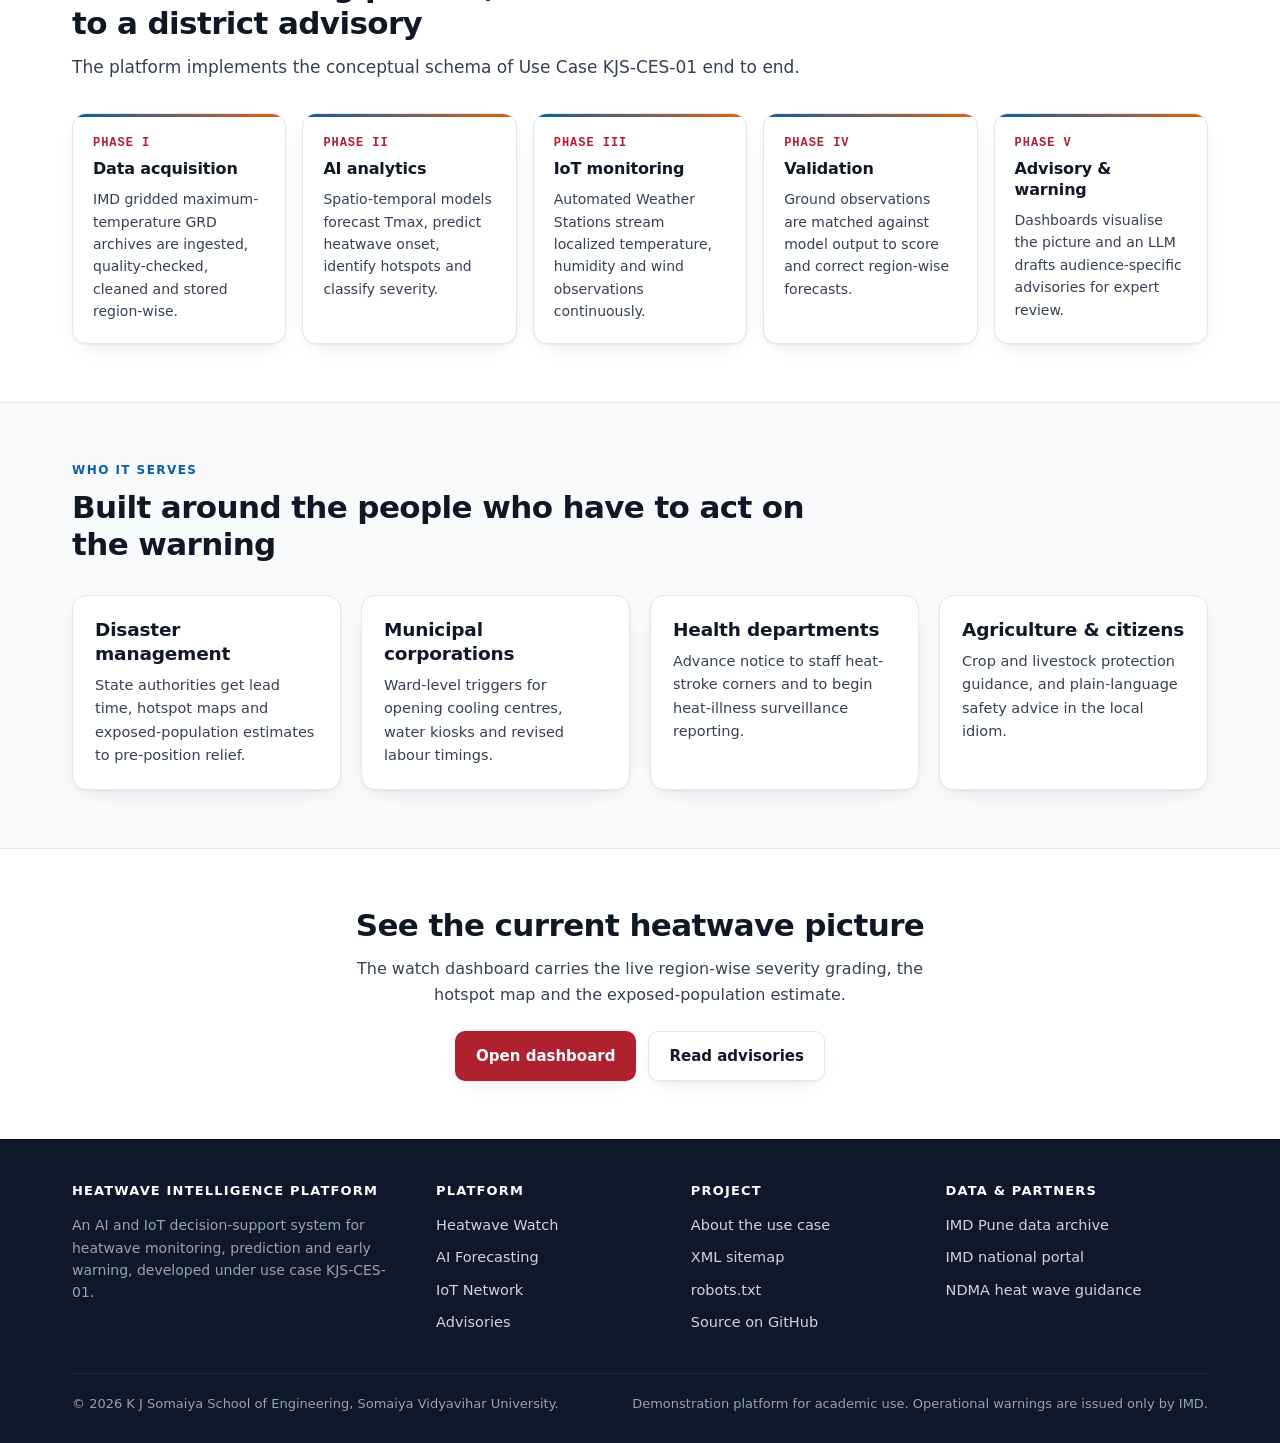
==== commit 4cdfa172: "On-page SEO fix: correct heading hierarchy in the site footer Lighthouse/axe flagged heading-order: " ====
--- a/index.html
+++ b/index.html
@@ -272,12 +272,12 @@
 <footer class="site"><div class="wrap">
   <div class="f-grid">
     <div class="f-about">
-      <h4>Heatwave Intelligence Platform</h4>
+      <h3 class="f-head">Heatwave Intelligence Platform</h3>
       <p>An AI and IoT decision-support system for heatwave monitoring, prediction and early
       warning, developed under use case KJS-CES-01.</p>
     </div>
     <div>
-      <h4>Platform</h4>
+      <h3 class="f-head">Platform</h3>
       <ul>
         <li><a href="dashboard.html" title="Region-wise heatwave watch dashboard">Heatwave Watch</a></li>
         <li><a href="forecast.html" title="AI forecasting models and evaluation">AI Forecasting</a></li>
@@ -286,7 +286,7 @@
       </ul>
     </div>
     <div>
-      <h4>Project</h4>
+      <h3 class="f-head">Project</h3>
       <ul>
         <li><a href="about.html" title="About the use case and methodology">About the use case</a></li>
         <li><a href="sitemap.xml" title="XML sitemap of this website">XML sitemap</a></li>
@@ -295,7 +295,7 @@
       </ul>
     </div>
     <div>
-      <h4>Data &amp; partners</h4>
+      <h3 class="f-head">Data &amp; partners</h3>
       <ul>
         <li><a href="https://imdpune.gov.in/lrfindex.php" title="IMD Pune gridded data repository" rel="noopener" target="_blank">IMD Pune data archive</a></li>
         <li><a href="https://mausam.imd.gov.in/" title="India Meteorological Department official portal" rel="noopener" target="_blank">IMD national portal</a></li>
--- a/assets/css/style.css
+++ b/assets/css/style.css
@@ -222,7 +222,7 @@
 
 /* ---------- Footer ---------- */
 footer.site{background:#0f172a;color:#cbd5e1;padding-block:44px 28px;font-size:14.5px}
-footer.site h4{color:#fff;font-size:13px;letter-spacing:.09em;text-transform:uppercase;margin:0 0 14px}
+footer.site h3.f-head{color:#fff;font-size:13px;letter-spacing:.09em;text-transform:uppercase;margin:0 0 14px}
 footer.site a{color:#cbd5e1}
 footer.site a:hover{color:#fff}
 .f-grid{display:grid;grid-template-columns:1.5fr 1fr 1fr 1.2fr;gap:36px;margin-bottom:30px}
